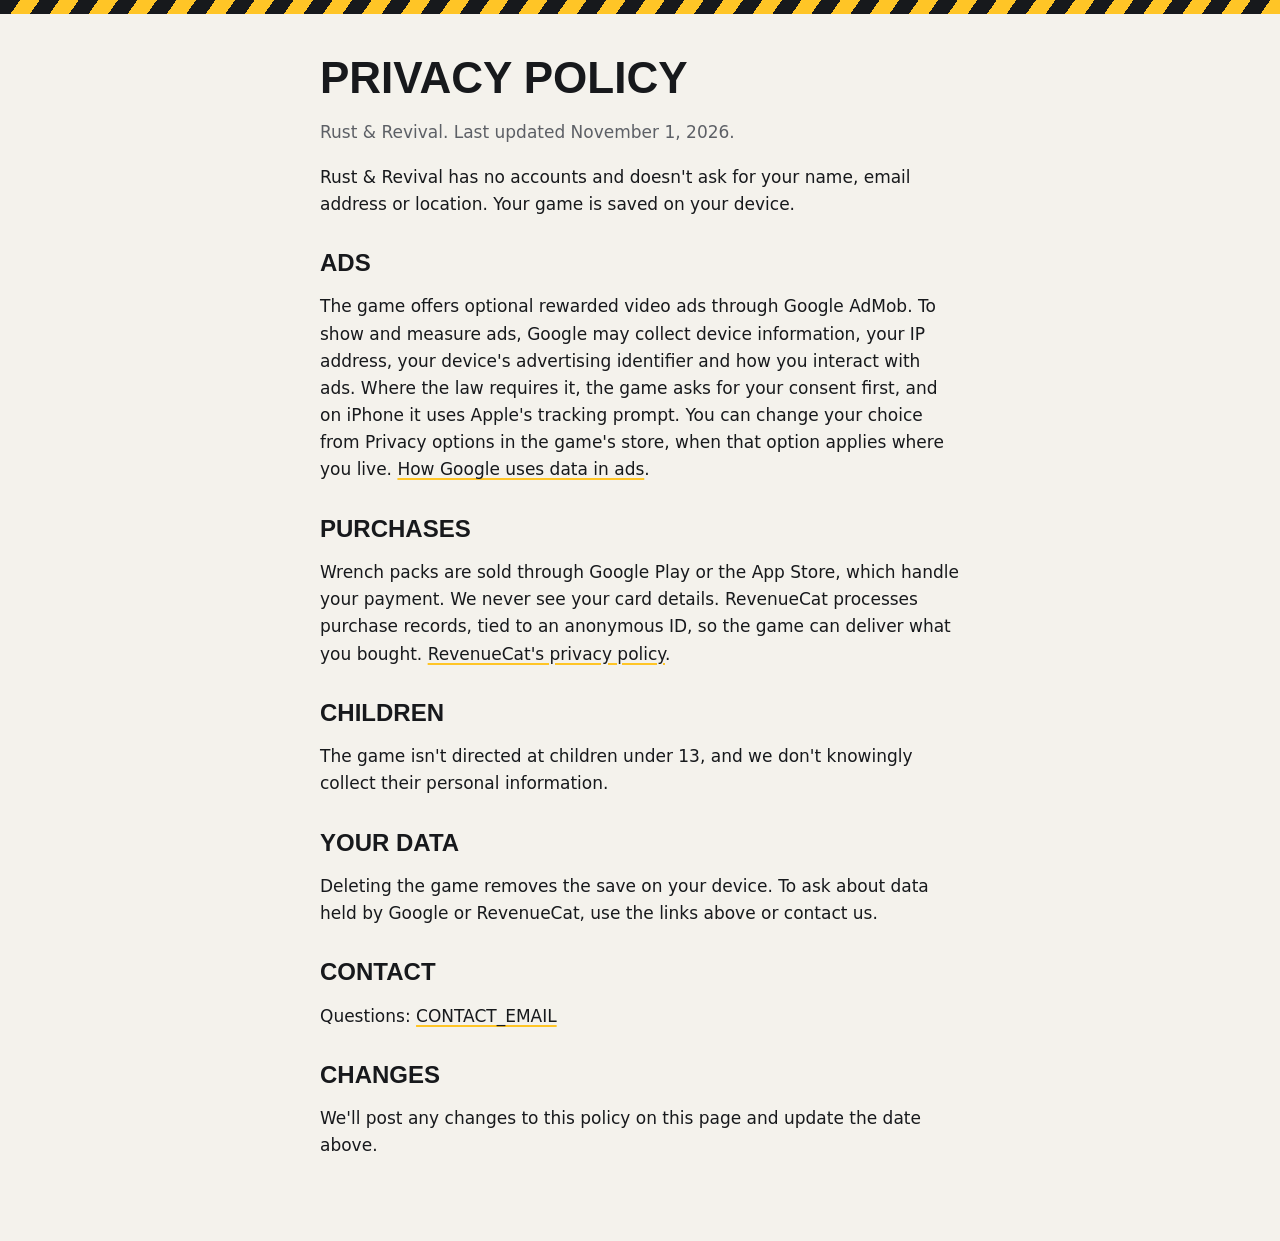
==== privacy/index.html @ b285be5c "Add the Rust & Revival site and privacy policy Co-Authored-By: Claude Opus 5.5 <noreply@anthropic.co" ====
<!doctype html>
<html lang="en">
<head>
<meta charset="utf-8">
<meta name="viewport" content="width=device-width, initial-scale=1">
<title>Privacy Policy</title>
<meta name="description" content="Privacy policy for Rust &amp; Revival.">
<link rel="stylesheet" href="/style.css">
</head>
<body>
<div class="hazard"></div>
<main>
<h1>Privacy policy</h1>
<p class="muted">Rust &amp; Revival. Last updated November 1, 2026.</p>
<p>Rust &amp; Revival has no accounts and doesn't ask for your name, email address or location. Your game is saved on your device.</p>
<h2>Ads</h2>
<p>The game offers optional rewarded video ads through Google AdMob. To show and measure ads, Google may collect device information, your IP address, your device's advertising identifier and how you interact with ads. Where the law requires it, the game asks for your consent first, and on iPhone it uses Apple's tracking prompt. You can change your choice from Privacy options in the game's store, when that option applies where you live. <a href="https://policies.google.com/technologies/ads">How Google uses data in ads</a>.</p>
<h2>Purchases</h2>
<p>Wrench packs are sold through Google Play or the App Store, which handle your payment. We never see your card details. RevenueCat processes purchase records, tied to an anonymous ID, so the game can deliver what you bought. <a href="https://www.revenuecat.com/privacy/">RevenueCat's privacy policy</a>.</p>
<h2>Children</h2>
<p>The game isn't directed at children under 13, and we don't knowingly collect their personal information.</p>
<h2>Your data</h2>
<p>Deleting the game removes the save on your device. To ask about data held by Google or RevenueCat, use the links above or contact us.</p>
<h2>Contact</h2>
<p>Questions: <a href="mailto:CONTACT_EMAIL">CONTACT_EMAIL</a></p>
<h2>Changes</h2>
<p>We'll post any changes to this policy on this page and update the date above.</p>
</main>
</body>
</html>
---- style.css ----
:root { --bg: #f4f2ec; --surface: #ffffff; --text: #17191c; --muted: #5d6066; --accent: #ffc526; --ink: #17191c; }
@media (prefers-color-scheme: dark) { :root { --bg: #0e1012; --surface: #1d2025; --text: #f4f2ec; --muted: #a3a6ab; } }
* { box-sizing: border-box; }
body { margin: 0; background: var(--bg); color: var(--text); font: 17px/1.6 system-ui, -apple-system, "Segoe UI", Roboto, sans-serif; }
.hazard { height: 14px; background: repeating-linear-gradient(-55deg, var(--accent) 0 16px, var(--ink) 16px 32px); }
main { max-width: 680px; margin: 0 auto; padding: 40px 20px 64px; }
h1, h2 { font-family: "Arial Narrow", "Roboto Condensed", Impact, sans-serif; font-stretch: condensed; text-transform: uppercase; line-height: 1.1; }
h1 { font-size: 44px; margin: 0 0 12px; }
h2 { font-size: 24px; margin: 32px 0 8px; }
a { color: inherit; text-decoration-color: var(--accent); text-decoration-thickness: 2px; text-underline-offset: 3px; }
.muted { color: var(--muted); }
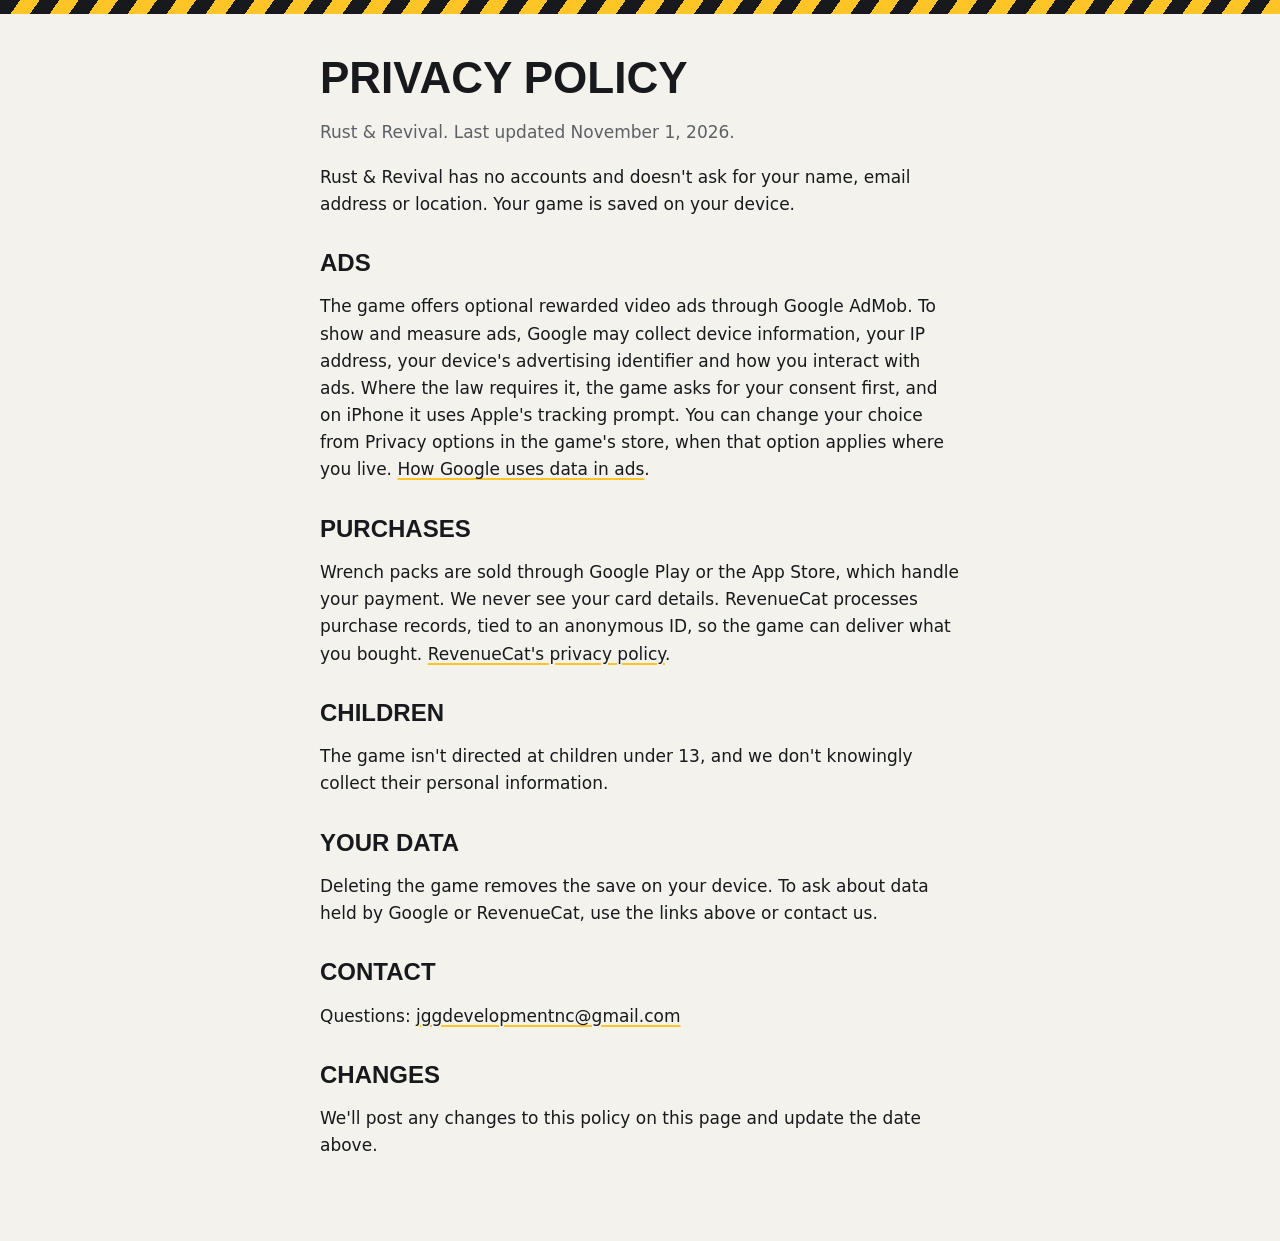
==== commit ce0e0525: "Add app-ads.txt and the contact email Co-Authored-By: Claude Opus 5.5 <noreply@anthropic.com>" ====
--- a/privacy/index.html
+++ b/privacy/index.html
@@ -22,7 +22,7 @@
 <h2>Your data</h2>
 <p>Deleting the game removes the save on your device. To ask about data held by Google or RevenueCat, use the links above or contact us.</p>
 <h2>Contact</h2>
-<p>Questions: <a href="mailto:CONTACT_EMAIL">CONTACT_EMAIL</a></p>
+<p>Questions: <a href="mailto:jggdevelopmentnc@gmail.com">jggdevelopmentnc@gmail.com</a></p>
 <h2>Changes</h2>
 <p>We'll post any changes to this policy on this page and update the date above.</p>
 </main>
